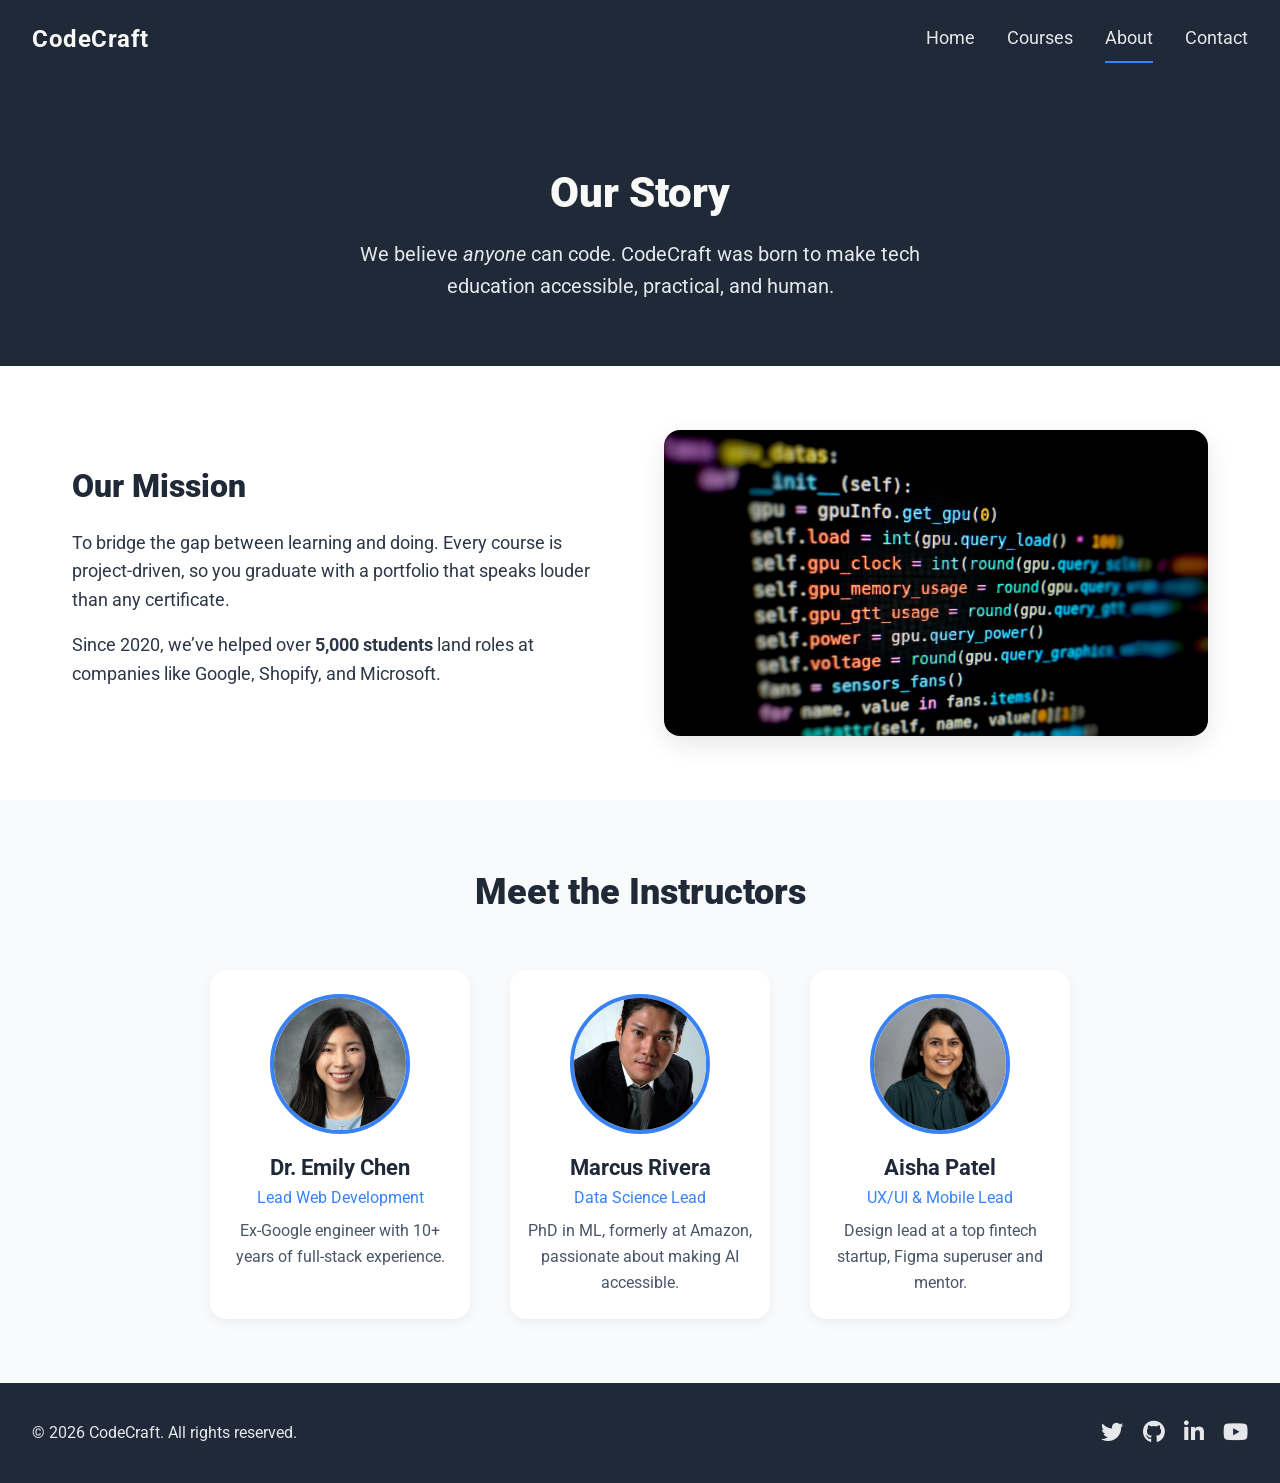
==== about.html @ 762e67e3 "Initial commit: base Code Craft website" ====
<!doctype html>
<html lang="en">
  <head>
    <meta charset="UTF-8" />
    <meta name="viewport" content="width=device-width, initial-scale=1.0" />
    <title>CodeCraft – About</title>
    <link
      rel="stylesheet"
      href="https://cdnjs.cloudflare.com/ajax/libs/font-awesome/6.0.0-beta3/css/all.min.css"
    />
    <link rel="stylesheet" href="styles.css" />
  </head>
  <body>
    <header>
      <div class="logo">CodeCraft</div>
      <input type="checkbox" id="nav-toggle" class="nav-toggle" />
      <label for="nav-toggle" class="nav-toggle-label">
        <i class="fas fa-bars"></i>
      </label>
      <nav class="nav-links">
        <a href="index.html">Home</a>
        <a href="courses.html">Courses</a>
        <a href="about.html" class="active">About</a>
        <a href="contact.html">Contact</a>
      </nav>
    </header>

    <main>
      <section class="page-hero about-hero">
        <h1>Our Story</h1>
        <p>
          We believe <em>anyone</em> can code. CodeCraft was born to make tech
          education accessible, practical, and human.
        </p>
      </section>

      <section class="mission">
        <div class="mission-text">
          <h2>Our Mission</h2>
          <p>
            To bridge the gap between learning and doing. Every course is
            project‑driven, so you graduate with a portfolio that speaks louder
            than any certificate.
          </p>
          <p>
            Since 2020, we’ve helped over <strong>5,000 students</strong>
            land roles at companies like Google, Shopify, and Microsoft.
          </p>
        </div>
        <div class="mission-image">
          <!-- UPDATED: local hero/mission image -->
          <img
            src="images/Coding.jpg"
            alt="Students coding together"
            loading="lazy"
          />
        </div>
      </section>

      <section class="team">
        <h2>Meet the Instructors</h2>
        <div class="team-grid">
          <article class="team-member">
            <!-- UPDATED: Emily Chen -->
            <img
              src="images/Emily Chen.jpg"
              alt="Dr. Emily Chen"
              loading="lazy"
            />
            <h3>Dr. Emily Chen</h3>
            <p class="role">Lead Web Development</p>
            <p>Ex‑Google engineer with 10+ years of full‑stack experience.</p>
          </article>

          <article class="team-member">
            <!-- UPDATED: Marcus Rivera -->
            <img
              src="images/Marcus Rivera.jpg"
              alt="Marcus Rivera"
              loading="lazy"
            />
            <h3>Marcus Rivera</h3>
            <p class="role">Data Science Lead</p>
            <p>
              PhD in ML, formerly at Amazon, passionate about making AI
              accessible.
            </p>
          </article>

          <article class="team-member">
            <!-- UPDATED: Aisha Patel -->
            <img
              src="images/Aisha Patel.webp"
              alt="Aisha Patel"
              loading="lazy"
            />
            <h3>Aisha Patel</h3>
            <p class="role">UX/UI &amp; Mobile Lead</p>
            <p>
              Design lead at a top fintech startup, Figma superuser and mentor.
            </p>
          </article>
        </div>
      </section>
    </main>

    <footer>
      <p>&copy; 2026 CodeCraft. All rights reserved.</p>
      <div class="social-icons">
        <a href="#" aria-label="Twitter"><i class="fab fa-twitter"></i></a>
        <a href="#" aria-label="GitHub"><i class="fab fa-github"></i></a>
        <a href="#" aria-label="LinkedIn"><i class="fab fa-linkedin-in"></i></a>
        <a href="#" aria-label="YouTube"><i class="fab fa-youtube"></i></a>
      </div>
    </footer>
  </body>
</html>
---- styles.css ----
/* ============================================
   IMPORTS & VARIABLES
   ============================================ */
@import url('https://fonts.googleapis.com/css2?family=Roboto:ital,wght@0,300;0,400;0,700;0,900;1,300&display=swap');

:root {
    --dark-bg: #1F2937;
    --hero-main: #F9FAF8;
    --hero-secondary: #E5E7EB;
    --header-logo: #F9FAF8;
    --button-color: #3882F6;
    --info-header: #1F2937;
    --quote-bg: #E5E7EB;
    --quote-text: #1F2937;
    --font-roboto: 'Roboto', sans-serif;
}

/* ============================================
   RESET & BASE
   ============================================ */
*,
*::before,
*::after {
    margin: 0;
    padding: 0;
    box-sizing: border-box;
}

html {
    scroll-behavior: smooth;
}

body {
    font-family: var(--font-roboto);
    background: #ffffff;
    color: var(--info-header);
    line-height: 1.6;
    overflow-x: hidden;
}

a {
    text-decoration: none;
    color: inherit;
}

img {
    max-width: 100%;
    height: auto;
    display: block;
}

/* ============================================
   HEADER & NAVIGATION
   ============================================ */
header {
    background: var(--dark-bg);
    padding: 1rem 2rem;
    display: flex;
    align-items: center;
    justify-content: space-between;
    flex-wrap: wrap;
    position: sticky;     
    top: 0;                
    z-index: 1000;          
}

.logo {
    font-size: 24px;
    font-weight: 700;
    color: var(--header-logo);
    letter-spacing: 0.5px;
}

/* ---- navigation links (desktop) ---- */
.nav-links {
    display: flex;
    align-items: center;
    gap: 2rem;
}

.nav-links a {
    font-size: 18px;
    color: var(--hero-secondary);
    font-weight: 400;
    padding: 0.5rem 0;
    border-bottom: 2px solid transparent;
    transition: border-color 0.2s ease;
}

.nav-links a:hover,
.nav-links a.active {
    border-bottom-color: var(--button-color);
}

/* ---- burger menu (hidden on desktop) ---- */
.nav-toggle {
    display: none;
}

.nav-toggle-label {
    display: none;
    font-size: 1.8rem;
    color: var(--hero-main);
    cursor: pointer;
}

/* ============================================
   BUTTONS
   ============================================ */
.btn {
    display: inline-block;
    font-family: var(--font-roboto);
    font-size: 18px;
    font-weight: 700;
    padding: 0.8rem 2.2rem;
    border-radius: 8px;
    border: none;
    cursor: pointer;
    transition: background 0.2s ease, transform 0.1s ease;
    text-align: center;
}

.btn-primary {
    background: var(--button-color);
    color: #ffffff;
}

.btn-primary:hover {
    background: #2b6fd1;
    transform: scale(1.02);
}

.btn-secondary {
    background: #ffffff;
    color: var(--button-color);
    border: 2px solid #ffffff;
}

.btn-secondary:hover {
    background: transparent;
    color: #ffffff;
    transform: scale(1.02);
}

/* ============================================
   HERO SECTION
   ============================================ */
.hero {
    background: var(--dark-bg);
    padding: 80px 2rem 4rem;    /* <-- changed from 4rem 2rem to 80px top */
    display: flex;
    align-items: center;
    justify-content: space-between;
    gap: 3rem;
    flex-wrap: wrap;
}

.hero-text {
    flex: 1 1 45%;
    min-width: 280px;
}

.hero-text h1 {
    font-size: 48px;
    font-weight: 900;
    color: var(--hero-main);
    line-height: 1.2;
    margin-bottom: 1rem;
}

.hero-text p {
    font-size: 18px;
    color: var(--hero-secondary);
    margin-bottom: 1.8rem;
    max-width: 550px;
}

.hero-image {
    flex: 1 1 45%;
    min-width: 280px;
}

.hero-image img {
    border-radius: 12px;
    box-shadow: 0 8px 24px rgba(0, 0, 0, 0.3);
    width: 100%;
    height: auto;
}

/* ============================================
   INFO CARDS
   ============================================ */
.info-cards {
    padding: 4rem 2rem;
    text-align: center;
}

.info-cards h2 {
    font-size: 36px;
    font-weight: 900;
    color: var(--info-header);
    margin-bottom: 3rem;
}

.cards-grid {
    display: flex;
    flex-wrap: wrap;
    justify-content: center;
    gap: 2rem;
    max-width: 1200px;
    margin: 0 auto;
}

.card {
    flex: 1 1 200px;
    max-width: 240px;
    border: 2px solid var(--hero-secondary);
    border-radius: 12px;
    padding: 1rem;
    background: #fff;
    transition: box-shadow 0.25s ease;
}

.card:hover {
    box-shadow: 0 8px 20px rgba(0, 0, 0, 0.08);
}

.card figure {
    display: flex;
    flex-direction: column;
    gap: 0.75rem;
}

.card img {
    border-radius: 8px;
    aspect-ratio: 4 / 3;
    object-fit: cover;
}

.card h3 {
    font-size: 20px;
    font-weight: 700;
    color: var(--info-header);
}

.card p {
    font-size: 16px;
    color: #4a5568;
}

/* ============================================
   QUOTE SECTION
   ============================================ */
.quote {
    background: var(--quote-bg);
    padding: 4rem 2rem;
    display: flex;
    justify-content: center;
}

.quote blockquote {
    max-width: 850px;
    text-align: center;
}

.quote blockquote p {
    font-size: 36px;
    font-weight: 300;
    font-style: italic;
    color: var(--quote-text);
    line-height: 1.4;
    margin-bottom: 1rem;
}

.quote blockquote cite {
    font-size: 20px;
    font-weight: 700;
    font-style: normal;
    color: var(--dark-bg);
}

/* ============================================
   CALL TO ACTION
   ============================================ */
.cta {
    padding: 4rem 2rem;
    display: flex;
    justify-content: center;
}

.cta-box {
    background: var(--button-color);
    max-width: 1100px;
    width: 100%;
    padding: 3rem 4rem;
    border-radius: 16px;
    display: flex;
    flex-wrap: wrap;
    align-items: center;
    justify-content: space-between;
    gap: 1.5rem;
}

.cta-text h3 {
    font-size: 28px;
    font-weight: 700;
    color: #ffffff;
    margin-bottom: 0.25rem;
}

.cta-text p {
    font-size: 18px;
    color: var(--hero-secondary);
}

/* ============================================
   FOOTER
   ============================================ */
footer {
    background: var(--dark-bg);
    padding: 2rem;
    display: flex;
    flex-wrap: wrap;
    align-items: center;
    justify-content: space-between;
    gap: 1rem;
    color: var(--hero-secondary);
    font-size: 16px;
}

footer .social-icons {
    display: flex;
    gap: 1.2rem;
    font-size: 1.4rem;
}

footer .social-icons a {
    color: var(--hero-secondary);
    transition: color 0.2s ease;
}

footer .social-icons a:hover {
    color: var(--button-color);
}

/* ============================================
   PAGE HERO (courses / about / contact)
   ============================================ */
.page-hero {
    background: var(--dark-bg);
    padding: 80px 2rem 4rem;    
    text-align: center;
    color: var(--hero-main);
}

.page-hero h1 {
    font-size: 42px;
    font-weight: 900;
    margin-bottom: 0.75rem;
}

.page-hero p {
    font-size: 20px;
    color: var(--hero-secondary);
    max-width: 650px;
    margin: 0 auto;
}

/* ============================================
   COURSES PAGE
   ============================================ */
.courses-list {
    max-width: 1200px;
    margin: 0 auto;
    padding: 3rem 2rem;
    display: flex;
    flex-direction: column;
    gap: 3rem;
}

.course-card {
    display: flex;
    flex-wrap: wrap;
    background: #f8fafc;
    border-radius: 16px;
    overflow: hidden;
    box-shadow: 0 4px 12px rgba(0, 0, 0, 0.06);
}

.course-image {
    flex: 1 1 300px;
    min-width: 240px;
}

.course-image img {
    width: 100%;
    height: 100%;
    object-fit: cover;
}

.course-info {
    flex: 2 1 400px;
    padding: 2rem;
    display: flex;
    flex-direction: column;
    gap: 0.75rem;
}

.course-info h2 {
    font-size: 28px;
    font-weight: 900;
    color: var(--info-header);
}

.course-info p {
    font-size: 18px;
    color: #4a5568;
}

.course-info ul {
    list-style: none;
    display: flex;
    gap: 1.5rem;
    flex-wrap: wrap;
    font-size: 16px;
    color: var(--dark-bg);
}

.course-info ul li i {
    margin-right: 0.4rem;
    color: var(--button-color);
}

.course-info .btn {
    align-self: flex-start;
}

/* ============================================
   ABOUT PAGE
   ============================================ */
.mission {
    max-width: 1200px;
    margin: 0 auto;
    padding: 4rem 2rem;
    display: flex;
    flex-wrap: wrap;
    align-items: center;
    gap: 3rem;
}

.mission-text {
    flex: 1 1 400px;
}

.mission-text h2 {
    font-size: 32px;
    font-weight: 900;
    margin-bottom: 1rem;
}

.mission-text p {
    font-size: 18px;
    margin-bottom: 1rem;
    color: #2d3748;
}

.mission-image {
    flex: 1 1 400px;
}

.mission-image img {
    border-radius: 16px;
    box-shadow: 0 8px 24px rgba(0, 0, 0, 0.1);
    width: 100%;
    height: auto;
}

/* ---- team ---- */
.team {
    padding: 4rem 2rem;
    text-align: center;
    background: #f8fafc;
}

.team h2 {
    font-size: 36px;
    font-weight: 900;
    margin-bottom: 3rem;
}

.team-grid {
    display: flex;
    flex-wrap: wrap;
    justify-content: center;
    gap: 2.5rem;
    max-width: 1200px;
    margin: 0 auto;
}

.team-member {
    flex: 1 1 220px;
    max-width: 260px;
    background: #fff;
    padding: 1.5rem 1rem;
    border-radius: 16px;
    box-shadow: 0 4px 12px rgba(0, 0, 0, 0.05);
}

.team-member img {
    border-radius: 50%;
    width: 140px;
    height: 140px;
    object-fit: cover;
    margin: 0 auto 1rem;
    border: 4px solid var(--button-color);
}

.team-member h3 {
    font-size: 22px;
    font-weight: 700;
}

.team-member .role {
    font-size: 16px;
    font-weight: 400;
    color: var(--button-color);
    margin-bottom: 0.5rem;
}

.team-member p {
    font-size: 16px;
    color: #4a5568;
}

/* ============================================
   CONTACT PAGE
   ============================================ */
.contact-form-section {
    max-width: 1100px;
    margin: 0 auto;
    padding: 4rem 2rem;
    display: flex;
    flex-wrap: wrap;
    gap: 4rem;
}

.contact-info {
    flex: 1 1 280px;
}

.contact-info h2 {
    font-size: 28px;
    font-weight: 900;
    margin-bottom: 1.5rem;
}

.contact-info p {
    font-size: 18px;
    margin-bottom: 0.75rem;
    display: flex;
    align-items: center;
    gap: 0.75rem;
}

.contact-info i {
    color: var(--button-color);
    font-size: 1.2rem;
    width: 1.8rem;
    text-align: center;
}

.contact-form {
    flex: 2 1 400px;
    display: flex;
    flex-direction: column;
    gap: 1.2rem;
}

.contact-form label {
    font-weight: 700;
    font-size: 18px;
}

.contact-form input,
.contact-form textarea {
    font-family: var(--font-roboto);
    font-size: 16px;
    padding: 0.8rem 1rem;
    border: 2px solid #d1d5db;
    border-radius: 8px;
    transition: border-color 0.2s ease;
}

.contact-form input:focus,
.contact-form textarea:focus {
    border-color: var(--button-color);
    outline: none;
}

.contact-form .btn {
    align-self: flex-start;
}

/* ============================================
   RESPONSIVE: TABLET & MOBILE
   ============================================ */

/* ---- tablet and below ---- */
@media (max-width: 768px) {
    /* --- burger menu --- */
    .nav-toggle-label {
        display: block;
    }

    .nav-links {
        display: none;
        flex-direction: column;
        width: 100%;
        padding: 1.5rem 0 0.5rem;
        gap: 0.5rem;
        border-top: 1px solid rgba(255, 255, 255, 0.1);
        margin-top: 1rem;
    }

    .nav-toggle:checked ~ .nav-links {
        display: flex;
    }

    .nav-links a {
        padding: 0.6rem 0;
        border-bottom: none;
        font-size: 20px;
    }

    .nav-links a:hover,
    .nav-links a.active {
        border-bottom: none;
        color: var(--button-color);
    }

    /* --- hero --- */
    .hero {
        flex-direction: column;
        text-align: center;
        padding: 2.5rem 1.5rem;
    }

    .hero-text h1 {
        font-size: 36px;
    }

    .hero-text p {
        margin-left: auto;
        margin-right: auto;
    }

    .hero-image {
        width: 100%;
    }

    /* --- cards --- */
    .cards-grid {
        gap: 1.5rem;
    }

    .card {
        flex: 1 1 160px;
        max-width: 200px;
    }

    /* --- quote --- */
    .quote blockquote p {
        font-size: 28px;
    }

    /* --- cta --- */
    .cta-box {
        flex-direction: column;
        text-align: center;
        padding: 2rem 1.5rem;
    }

    .cta-text h3 {
        font-size: 24px;
    }

    /* --- footer --- */
    footer {
        flex-direction: column;
        text-align: center;
    }

    /* --- courses --- */
    .course-card {
        flex-direction: column;
    }

    .course-info .btn {
        align-self: stretch;
        text-align: center;
    }

    /* --- mission --- */
    .mission {
        flex-direction: column;
        text-align: center;
    }

    /* --- contact --- */
    .contact-form-section {
        flex-direction: column;
        gap: 2rem;
    }

    .contact-form .btn {
        align-self: stretch;
        text-align: center;
    }

    .page-hero h1 {
        font-size: 32px;
    }
}

/* ---- small mobile (375px) ---- */
@media (max-width: 480px) {
    header {
        padding: 0.8rem 1rem;
    }

    .hero {
        padding: 2rem 1rem;
    }

    .hero-text h1 {
        font-size: 30px;
    }

    .hero-text p {
        font-size: 16px;
    }

    .info-cards h2 {
        font-size: 28px;
    }

    .card {
        flex: 1 1 100%;
        max-width: 280px;
    }

    .quote blockquote p {
        font-size: 22px;
    }

    .cta-box {
        padding: 1.5rem 1rem;
    }

    .cta-text h3 {
        font-size: 20px;
    }

    .course-info h2 {
        font-size: 22px;
    }

    .team-member {
        flex: 1 1 100%;
        max-width: 280px;
    }

    .contact-info h2 {
        font-size: 24px;
    }
}

/* ---- desktop fine-tuning (1200px+) ---- */
@media (min-width: 1200px) {
    .hero {
        padding: 5rem 6rem;
    }

    .info-cards {
        padding: 5rem 6rem;
    }

    .quote {
        padding: 5rem 6rem;
    }

    .cta {
        padding: 5rem 6rem;
    }
}
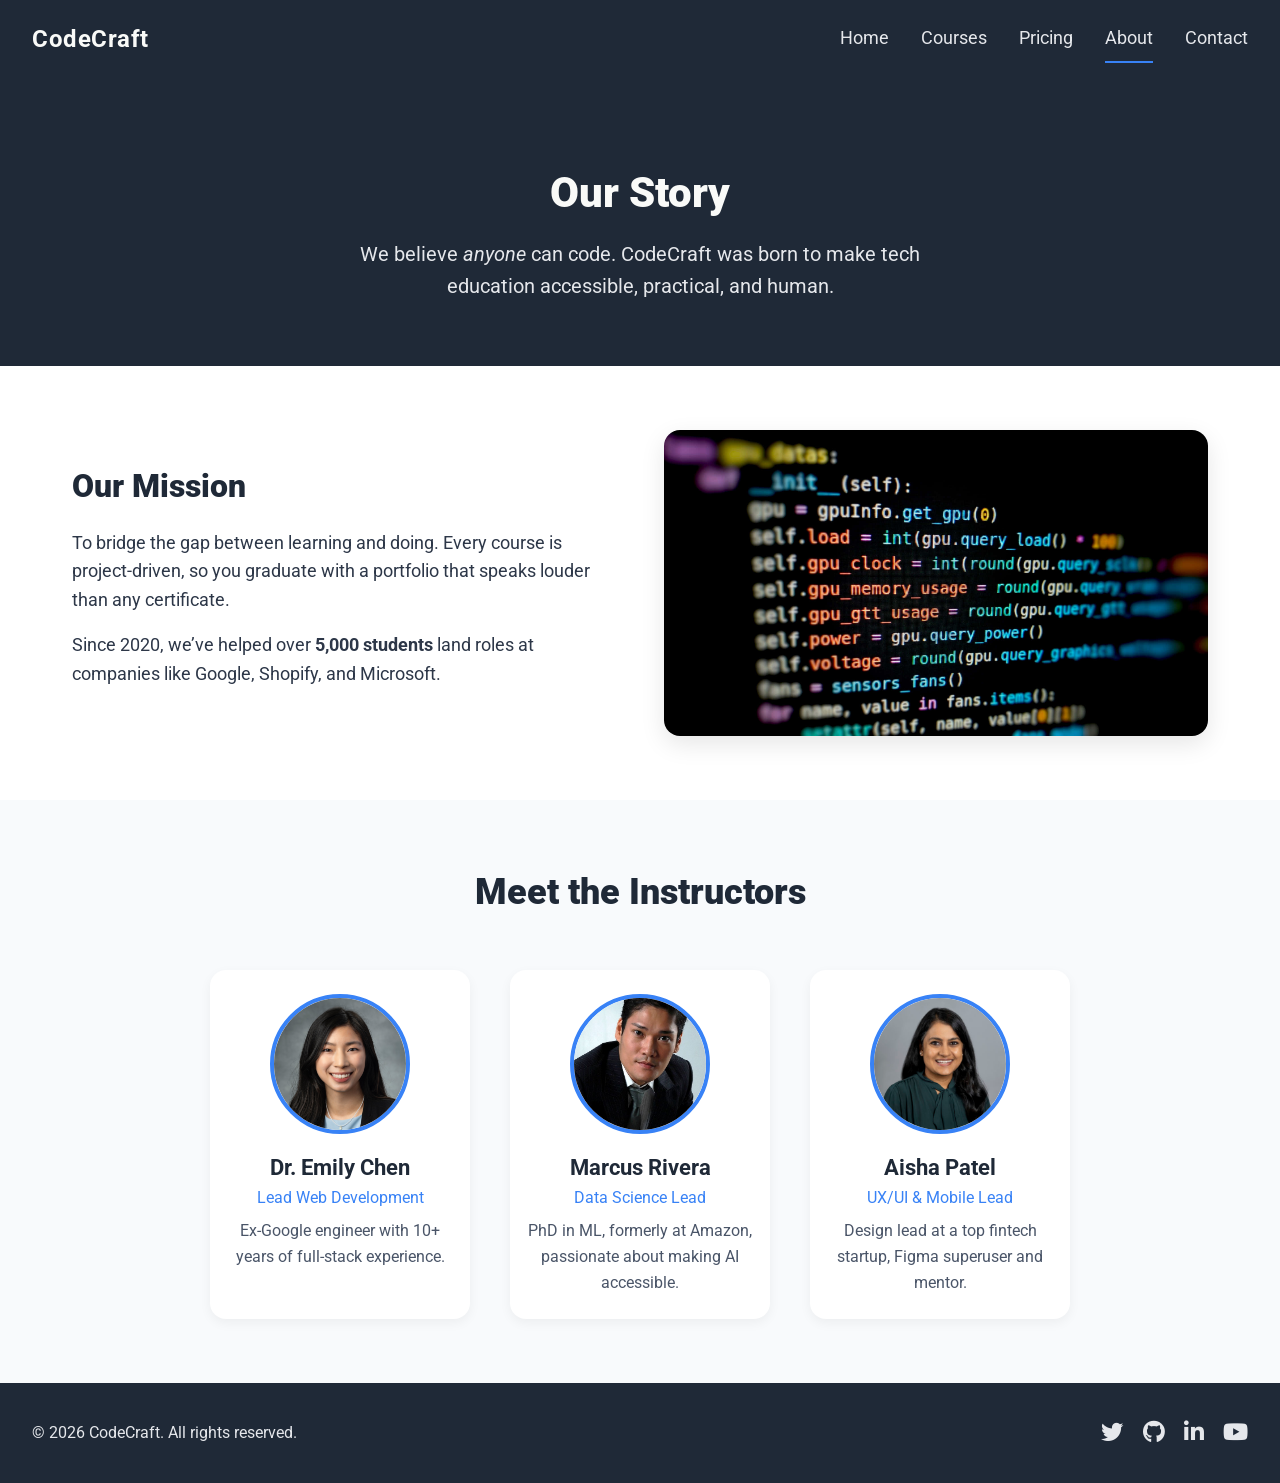
==== commit df3e67b7: "Added pricing page and updated site navigation - Added pricing.html with plan cards, FAQ, and CTA  -" ====
--- a/about.html
+++ b/about.html
@@ -20,6 +20,7 @@
       <nav class="nav-links">
         <a href="index.html">Home</a>
         <a href="courses.html">Courses</a>
+        <a href="pricing.html">Pricing</a>
         <a href="about.html" class="active">About</a>
         <a href="contact.html">Contact</a>
       </nav>
--- a/styles.css
+++ b/styles.css
@@ -1,18 +1,18 @@
 /* ============================================
    IMPORTS & VARIABLES
    ============================================ */
-@import url('https://fonts.googleapis.com/css2?family=Roboto:ital,wght@0,300;0,400;0,700;0,900;1,300&display=swap');
+@import url("https://fonts.googleapis.com/css2?family=Roboto:ital,wght@0,300;0,400;0,700;0,900;1,300&display=swap");
 
 :root {
-    --dark-bg: #1F2937;
-    --hero-main: #F9FAF8;
-    --hero-secondary: #E5E7EB;
-    --header-logo: #F9FAF8;
-    --button-color: #3882F6;
-    --info-header: #1F2937;
-    --quote-bg: #E5E7EB;
-    --quote-text: #1F2937;
-    --font-roboto: 'Roboto', sans-serif;
+  --dark-bg: #1f2937;
+  --hero-main: #f9faf8;
+  --hero-secondary: #e5e7eb;
+  --header-logo: #f9faf8;
+  --button-color: #3882f6;
+  --info-header: #1f2937;
+  --quote-bg: #e5e7eb;
+  --quote-text: #1f2937;
+  --font-roboto: "Roboto", sans-serif;
 }
 
 /* ============================================
@@ -21,584 +21,838 @@
 *,
 *::before,
 *::after {
-    margin: 0;
-    padding: 0;
-    box-sizing: border-box;
+  margin: 0;
+  padding: 0;
+  box-sizing: border-box;
 }
 
 html {
-    scroll-behavior: smooth;
+  scroll-behavior: smooth;
 }
 
 body {
-    font-family: var(--font-roboto);
-    background: #ffffff;
-    color: var(--info-header);
-    line-height: 1.6;
-    overflow-x: hidden;
+  font-family: var(--font-roboto);
+  background: #ffffff;
+  color: var(--info-header);
+  line-height: 1.6;
+  overflow-x: hidden;
 }
 
 a {
-    text-decoration: none;
-    color: inherit;
+  text-decoration: none;
+  color: inherit;
 }
 
 img {
-    max-width: 100%;
-    height: auto;
-    display: block;
+  max-width: 100%;
+  height: auto;
+  display: block;
 }
 
 /* ============================================
    HEADER & NAVIGATION
    ============================================ */
-header {
-    background: var(--dark-bg);
-    padding: 1rem 2rem;
-    display: flex;
-    align-items: center;
-    justify-content: space-between;
-    flex-wrap: wrap;
-    position: sticky;     
-    top: 0;                
-    z-index: 1000;          
+body > header {
+  background: var(--dark-bg);
+  padding: 1rem 2rem;
+  display: flex;
+  align-items: center;
+  justify-content: space-between;
+  flex-wrap: wrap;
+  position: sticky;
+  top: 0;
+  z-index: 1000;
 }
 
 .logo {
-    font-size: 24px;
-    font-weight: 700;
-    color: var(--header-logo);
-    letter-spacing: 0.5px;
+  font-size: 24px;
+  font-weight: 700;
+  color: var(--header-logo);
+  letter-spacing: 0.5px;
 }
 
 /* ---- navigation links (desktop) ---- */
 .nav-links {
-    display: flex;
-    align-items: center;
-    gap: 2rem;
+  display: flex;
+  align-items: center;
+  gap: 2rem;
 }
 
 .nav-links a {
-    font-size: 18px;
-    color: var(--hero-secondary);
-    font-weight: 400;
-    padding: 0.5rem 0;
-    border-bottom: 2px solid transparent;
-    transition: border-color 0.2s ease;
+  font-size: 18px;
+  color: var(--hero-secondary);
+  font-weight: 400;
+  padding: 0.5rem 0;
+  border-bottom: 2px solid transparent;
+  transition: border-color 0.2s ease;
 }
 
 .nav-links a:hover,
 .nav-links a.active {
-    border-bottom-color: var(--button-color);
+  border-bottom-color: var(--button-color);
 }
 
 /* ---- burger menu (hidden on desktop) ---- */
 .nav-toggle {
-    display: none;
+  display: none;
 }
 
 .nav-toggle-label {
-    display: none;
-    font-size: 1.8rem;
-    color: var(--hero-main);
-    cursor: pointer;
+  display: none;
+  font-size: 1.8rem;
+  color: var(--hero-main);
+  cursor: pointer;
 }
 
 /* ============================================
    BUTTONS
    ============================================ */
 .btn {
-    display: inline-block;
-    font-family: var(--font-roboto);
-    font-size: 18px;
-    font-weight: 700;
-    padding: 0.8rem 2.2rem;
-    border-radius: 8px;
-    border: none;
-    cursor: pointer;
-    transition: background 0.2s ease, transform 0.1s ease;
-    text-align: center;
+  display: inline-block;
+  font-family: var(--font-roboto);
+  font-size: 18px;
+  font-weight: 700;
+  padding: 0.8rem 2.2rem;
+  border-radius: 8px;
+  border: none;
+  cursor: pointer;
+  transition:
+    background 0.2s ease,
+    transform 0.1s ease;
+  text-align: center;
 }
 
 .btn-primary {
-    background: var(--button-color);
-    color: #ffffff;
+  background: var(--button-color);
+  color: #ffffff;
 }
 
 .btn-primary:hover {
-    background: #2b6fd1;
-    transform: scale(1.02);
+  background: #2b6fd1;
+  transform: scale(1.02);
 }
 
 .btn-secondary {
-    background: #ffffff;
-    color: var(--button-color);
-    border: 2px solid #ffffff;
+  background: #ffffff;
+  color: var(--button-color);
+  border: 2px solid #ffffff;
 }
 
 .btn-secondary:hover {
-    background: transparent;
-    color: #ffffff;
-    transform: scale(1.02);
+  background: transparent;
+  color: #ffffff;
+  transform: scale(1.02);
 }
 
 /* ============================================
    HERO SECTION
    ============================================ */
 .hero {
-    background: var(--dark-bg);
-    padding: 80px 2rem 4rem;    /* <-- changed from 4rem 2rem to 80px top */
-    display: flex;
-    align-items: center;
-    justify-content: space-between;
-    gap: 3rem;
-    flex-wrap: wrap;
+  background: var(--dark-bg);
+  padding: 80px 2rem 4rem; /* <-- changed from 4rem 2rem to 80px top */
+  display: flex;
+  align-items: center;
+  justify-content: space-between;
+  gap: 3rem;
+  flex-wrap: wrap;
 }
 
 .hero-text {
-    flex: 1 1 45%;
-    min-width: 280px;
+  flex: 1 1 45%;
+  min-width: 280px;
 }
 
 .hero-text h1 {
-    font-size: 48px;
-    font-weight: 900;
-    color: var(--hero-main);
-    line-height: 1.2;
-    margin-bottom: 1rem;
+  font-size: 48px;
+  font-weight: 900;
+  color: var(--hero-main);
+  line-height: 1.2;
+  margin-bottom: 1rem;
 }
 
 .hero-text p {
-    font-size: 18px;
-    color: var(--hero-secondary);
-    margin-bottom: 1.8rem;
-    max-width: 550px;
+  font-size: 18px;
+  color: var(--hero-secondary);
+  margin-bottom: 1.8rem;
+  max-width: 550px;
 }
 
 .hero-image {
-    flex: 1 1 45%;
-    min-width: 280px;
+  flex: 1 1 45%;
+  min-width: 280px;
 }
 
 .hero-image img {
-    border-radius: 12px;
-    box-shadow: 0 8px 24px rgba(0, 0, 0, 0.3);
-    width: 100%;
-    height: auto;
+  border-radius: 12px;
+  box-shadow: 0 8px 24px rgba(0, 0, 0, 0.3);
+  width: 100%;
+  height: auto;
 }
 
 /* ============================================
    INFO CARDS
    ============================================ */
 .info-cards {
-    padding: 4rem 2rem;
-    text-align: center;
+  padding: 4rem 2rem;
+  text-align: center;
 }
 
 .info-cards h2 {
-    font-size: 36px;
-    font-weight: 900;
-    color: var(--info-header);
-    margin-bottom: 3rem;
+  font-size: 36px;
+  font-weight: 900;
+  color: var(--info-header);
+  margin-bottom: 3rem;
 }
 
 .cards-grid {
-    display: flex;
-    flex-wrap: wrap;
-    justify-content: center;
-    gap: 2rem;
-    max-width: 1200px;
-    margin: 0 auto;
+  display: flex;
+  flex-wrap: wrap;
+  justify-content: center;
+  gap: 2rem;
+  max-width: 1200px;
+  margin: 0 auto;
 }
 
 .card {
-    flex: 1 1 200px;
-    max-width: 240px;
-    border: 2px solid var(--hero-secondary);
-    border-radius: 12px;
-    padding: 1rem;
-    background: #fff;
-    transition: box-shadow 0.25s ease;
+  flex: 1 1 200px;
+  max-width: 240px;
+  border: 2px solid var(--hero-secondary);
+  border-radius: 12px;
+  padding: 1rem;
+  background: #fff;
+  transition: box-shadow 0.25s ease;
 }
 
 .card:hover {
-    box-shadow: 0 8px 20px rgba(0, 0, 0, 0.08);
+  box-shadow: 0 8px 20px rgba(0, 0, 0, 0.08);
 }
 
 .card figure {
-    display: flex;
-    flex-direction: column;
-    gap: 0.75rem;
+  display: flex;
+  flex-direction: column;
+  gap: 0.75rem;
 }
 
 .card img {
-    border-radius: 8px;
-    aspect-ratio: 4 / 3;
-    object-fit: cover;
+  border-radius: 8px;
+  aspect-ratio: 4 / 3;
+  object-fit: cover;
 }
 
 .card h3 {
-    font-size: 20px;
-    font-weight: 700;
-    color: var(--info-header);
+  font-size: 20px;
+  font-weight: 700;
+  color: var(--info-header);
 }
 
 .card p {
-    font-size: 16px;
-    color: #4a5568;
+  font-size: 16px;
+  color: #4a5568;
 }
 
 /* ============================================
    QUOTE SECTION
    ============================================ */
 .quote {
-    background: var(--quote-bg);
-    padding: 4rem 2rem;
-    display: flex;
-    justify-content: center;
+  background: var(--quote-bg);
+  padding: 4rem 2rem;
+  display: flex;
+  justify-content: center;
 }
 
 .quote blockquote {
-    max-width: 850px;
-    text-align: center;
+  max-width: 850px;
+  text-align: center;
 }
 
 .quote blockquote p {
-    font-size: 36px;
-    font-weight: 300;
-    font-style: italic;
-    color: var(--quote-text);
-    line-height: 1.4;
-    margin-bottom: 1rem;
+  font-size: 36px;
+  font-weight: 300;
+  font-style: italic;
+  color: var(--quote-text);
+  line-height: 1.4;
+  margin-bottom: 1rem;
 }
 
 .quote blockquote cite {
-    font-size: 20px;
-    font-weight: 700;
-    font-style: normal;
-    color: var(--dark-bg);
+  font-size: 20px;
+  font-weight: 700;
+  font-style: normal;
+  color: var(--dark-bg);
 }
 
 /* ============================================
    CALL TO ACTION
    ============================================ */
 .cta {
-    padding: 4rem 2rem;
-    display: flex;
-    justify-content: center;
+  padding: 4rem 2rem;
+  display: flex;
+  justify-content: center;
 }
 
 .cta-box {
-    background: var(--button-color);
-    max-width: 1100px;
-    width: 100%;
-    padding: 3rem 4rem;
-    border-radius: 16px;
-    display: flex;
-    flex-wrap: wrap;
-    align-items: center;
-    justify-content: space-between;
-    gap: 1.5rem;
+  background: var(--button-color);
+  max-width: 1100px;
+  width: 100%;
+  padding: 3rem 4rem;
+  border-radius: 16px;
+  display: flex;
+  flex-wrap: wrap;
+  align-items: center;
+  justify-content: space-between;
+  gap: 1.5rem;
 }
 
 .cta-text h3 {
-    font-size: 28px;
-    font-weight: 700;
-    color: #ffffff;
-    margin-bottom: 0.25rem;
+  font-size: 28px;
+  font-weight: 700;
+  color: #ffffff;
+  margin-bottom: 0.25rem;
 }
 
 .cta-text p {
-    font-size: 18px;
-    color: var(--hero-secondary);
+  font-size: 18px;
+  color: var(--hero-secondary);
 }
 
 /* ============================================
    FOOTER
    ============================================ */
 footer {
-    background: var(--dark-bg);
-    padding: 2rem;
-    display: flex;
-    flex-wrap: wrap;
-    align-items: center;
-    justify-content: space-between;
-    gap: 1rem;
-    color: var(--hero-secondary);
-    font-size: 16px;
+  background: var(--dark-bg);
+  padding: 2rem;
+  display: flex;
+  flex-wrap: wrap;
+  align-items: center;
+  justify-content: space-between;
+  gap: 1rem;
+  color: var(--hero-secondary);
+  font-size: 16px;
 }
 
 footer .social-icons {
-    display: flex;
-    gap: 1.2rem;
-    font-size: 1.4rem;
+  display: flex;
+  gap: 1.2rem;
+  font-size: 1.4rem;
 }
 
 footer .social-icons a {
-    color: var(--hero-secondary);
-    transition: color 0.2s ease;
+  color: var(--hero-secondary);
+  transition: color 0.2s ease;
 }
 
 footer .social-icons a:hover {
-    color: var(--button-color);
+  color: var(--button-color);
 }
 
 /* ============================================
    PAGE HERO (courses / about / contact)
    ============================================ */
 .page-hero {
-    background: var(--dark-bg);
-    padding: 80px 2rem 4rem;    
-    text-align: center;
-    color: var(--hero-main);
+  background: var(--dark-bg);
+  padding: 80px 2rem 4rem;
+  text-align: center;
+  color: var(--hero-main);
 }
 
 .page-hero h1 {
-    font-size: 42px;
-    font-weight: 900;
-    margin-bottom: 0.75rem;
+  font-size: 42px;
+  font-weight: 900;
+  margin-bottom: 0.75rem;
 }
 
 .page-hero p {
-    font-size: 20px;
-    color: var(--hero-secondary);
-    max-width: 650px;
-    margin: 0 auto;
+  font-size: 20px;
+  color: var(--hero-secondary);
+  max-width: 650px;
+  margin: 0 auto;
 }
 
 /* ============================================
    COURSES PAGE
    ============================================ */
 .courses-list {
-    max-width: 1200px;
-    margin: 0 auto;
-    padding: 3rem 2rem;
-    display: flex;
-    flex-direction: column;
-    gap: 3rem;
+  max-width: 1200px;
+  margin: 0 auto;
+  padding: 3rem 2rem;
+  display: flex;
+  flex-direction: column;
+  gap: 3rem;
 }
 
 .course-card {
-    display: flex;
-    flex-wrap: wrap;
-    background: #f8fafc;
-    border-radius: 16px;
-    overflow: hidden;
-    box-shadow: 0 4px 12px rgba(0, 0, 0, 0.06);
+  display: flex;
+  flex-wrap: wrap;
+  background: #f8fafc;
+  border-radius: 16px;
+  overflow: hidden;
+  box-shadow: 0 4px 12px rgba(0, 0, 0, 0.06);
 }
 
 .course-image {
-    flex: 1 1 300px;
-    min-width: 240px;
+  flex: 1 1 300px;
+  min-width: 240px;
 }
 
 .course-image img {
-    width: 100%;
-    height: 100%;
-    object-fit: cover;
+  width: 100%;
+  height: 100%;
+  object-fit: cover;
 }
 
 .course-info {
-    flex: 2 1 400px;
-    padding: 2rem;
-    display: flex;
-    flex-direction: column;
-    gap: 0.75rem;
+  flex: 2 1 400px;
+  padding: 2rem;
+  display: flex;
+  flex-direction: column;
+  gap: 0.75rem;
 }
 
 .course-info h2 {
-    font-size: 28px;
-    font-weight: 900;
-    color: var(--info-header);
+  font-size: 28px;
+  font-weight: 900;
+  color: var(--info-header);
 }
 
 .course-info p {
-    font-size: 18px;
-    color: #4a5568;
+  font-size: 18px;
+  color: #4a5568;
 }
 
 .course-info ul {
-    list-style: none;
-    display: flex;
-    gap: 1.5rem;
-    flex-wrap: wrap;
-    font-size: 16px;
-    color: var(--dark-bg);
+  list-style: none;
+  display: flex;
+  gap: 1.5rem;
+  flex-wrap: wrap;
+  font-size: 16px;
+  color: var(--dark-bg);
 }
 
 .course-info ul li i {
-    margin-right: 0.4rem;
-    color: var(--button-color);
+  margin-right: 0.4rem;
+  color: var(--button-color);
 }
 
 .course-info .btn {
-    align-self: flex-start;
+  align-self: flex-start;
 }
 
 /* ============================================
    ABOUT PAGE
    ============================================ */
 .mission {
-    max-width: 1200px;
-    margin: 0 auto;
-    padding: 4rem 2rem;
-    display: flex;
-    flex-wrap: wrap;
-    align-items: center;
-    gap: 3rem;
+  max-width: 1200px;
+  margin: 0 auto;
+  padding: 4rem 2rem;
+  display: flex;
+  flex-wrap: wrap;
+  align-items: center;
+  gap: 3rem;
 }
 
 .mission-text {
-    flex: 1 1 400px;
+  flex: 1 1 400px;
 }
 
 .mission-text h2 {
-    font-size: 32px;
-    font-weight: 900;
-    margin-bottom: 1rem;
+  font-size: 32px;
+  font-weight: 900;
+  margin-bottom: 1rem;
 }
 
 .mission-text p {
-    font-size: 18px;
-    margin-bottom: 1rem;
-    color: #2d3748;
+  font-size: 18px;
+  margin-bottom: 1rem;
+  color: #2d3748;
 }
 
 .mission-image {
-    flex: 1 1 400px;
+  flex: 1 1 400px;
 }
 
 .mission-image img {
-    border-radius: 16px;
-    box-shadow: 0 8px 24px rgba(0, 0, 0, 0.1);
-    width: 100%;
-    height: auto;
+  border-radius: 16px;
+  box-shadow: 0 8px 24px rgba(0, 0, 0, 0.1);
+  width: 100%;
+  height: auto;
 }
 
 /* ---- team ---- */
 .team {
-    padding: 4rem 2rem;
-    text-align: center;
-    background: #f8fafc;
+  padding: 4rem 2rem;
+  text-align: center;
+  background: #f8fafc;
 }
 
 .team h2 {
-    font-size: 36px;
-    font-weight: 900;
-    margin-bottom: 3rem;
+  font-size: 36px;
+  font-weight: 900;
+  margin-bottom: 3rem;
 }
 
 .team-grid {
-    display: flex;
-    flex-wrap: wrap;
-    justify-content: center;
-    gap: 2.5rem;
-    max-width: 1200px;
-    margin: 0 auto;
+  display: flex;
+  flex-wrap: wrap;
+  justify-content: center;
+  gap: 2.5rem;
+  max-width: 1200px;
+  margin: 0 auto;
 }
 
 .team-member {
-    flex: 1 1 220px;
-    max-width: 260px;
-    background: #fff;
-    padding: 1.5rem 1rem;
-    border-radius: 16px;
-    box-shadow: 0 4px 12px rgba(0, 0, 0, 0.05);
+  flex: 1 1 220px;
+  max-width: 260px;
+  background: #fff;
+  padding: 1.5rem 1rem;
+  border-radius: 16px;
+  box-shadow: 0 4px 12px rgba(0, 0, 0, 0.05);
 }
 
 .team-member img {
-    border-radius: 50%;
-    width: 140px;
-    height: 140px;
-    object-fit: cover;
-    margin: 0 auto 1rem;
-    border: 4px solid var(--button-color);
+  border-radius: 50%;
+  width: 140px;
+  height: 140px;
+  object-fit: cover;
+  margin: 0 auto 1rem;
+  border: 4px solid var(--button-color);
 }
 
 .team-member h3 {
-    font-size: 22px;
-    font-weight: 700;
+  font-size: 22px;
+  font-weight: 700;
 }
 
 .team-member .role {
-    font-size: 16px;
-    font-weight: 400;
-    color: var(--button-color);
-    margin-bottom: 0.5rem;
+  font-size: 16px;
+  font-weight: 400;
+  color: var(--button-color);
+  margin-bottom: 0.5rem;
 }
 
 .team-member p {
-    font-size: 16px;
-    color: #4a5568;
+  font-size: 16px;
+  color: #4a5568;
 }
 
 /* ============================================
    CONTACT PAGE
    ============================================ */
 .contact-form-section {
-    max-width: 1100px;
-    margin: 0 auto;
-    padding: 4rem 2rem;
-    display: flex;
-    flex-wrap: wrap;
-    gap: 4rem;
+  max-width: 1100px;
+  margin: 0 auto;
+  padding: 4rem 2rem;
+  display: flex;
+  flex-wrap: wrap;
+  gap: 4rem;
 }
 
 .contact-info {
-    flex: 1 1 280px;
+  flex: 1 1 280px;
 }
 
 .contact-info h2 {
-    font-size: 28px;
-    font-weight: 900;
-    margin-bottom: 1.5rem;
+  font-size: 28px;
+  font-weight: 900;
+  margin-bottom: 1.5rem;
 }
 
 .contact-info p {
-    font-size: 18px;
-    margin-bottom: 0.75rem;
-    display: flex;
-    align-items: center;
-    gap: 0.75rem;
+  font-size: 18px;
+  margin-bottom: 0.75rem;
+  display: flex;
+  align-items: center;
+  gap: 0.75rem;
 }
 
 .contact-info i {
-    color: var(--button-color);
-    font-size: 1.2rem;
-    width: 1.8rem;
-    text-align: center;
+  color: var(--button-color);
+  font-size: 1.2rem;
+  width: 1.8rem;
+  text-align: center;
 }
 
 .contact-form {
-    flex: 2 1 400px;
-    display: flex;
-    flex-direction: column;
-    gap: 1.2rem;
+  flex: 2 1 400px;
+  display: flex;
+  flex-direction: column;
+  gap: 1.2rem;
 }
 
 .contact-form label {
-    font-weight: 700;
-    font-size: 18px;
+  font-weight: 700;
+  font-size: 18px;
 }
 
 .contact-form input,
 .contact-form textarea {
-    font-family: var(--font-roboto);
-    font-size: 16px;
-    padding: 0.8rem 1rem;
-    border: 2px solid #d1d5db;
-    border-radius: 8px;
-    transition: border-color 0.2s ease;
+  font-family: var(--font-roboto);
+  font-size: 16px;
+  padding: 0.8rem 1rem;
+  border: 2px solid #d1d5db;
+  border-radius: 8px;
+  transition: border-color 0.2s ease;
 }
 
 .contact-form input:focus,
 .contact-form textarea:focus {
-    border-color: var(--button-color);
-    outline: none;
+  border-color: var(--button-color);
+  outline: none;
 }
 
 .contact-form .btn {
-    align-self: flex-start;
+  align-self: flex-start;
+}
+
+/* ============================================
+   PRICING PAGE
+   ============================================ */
+.pricing-plans {
+  max-width: 1200px;
+  margin: 0 auto;
+  padding: 4rem 2rem;
+  text-align: center;
+}
+
+.pricing-plans h2 {
+  font-size: 36px;
+  font-weight: 900;
+  color: var(--info-header);
+  margin-bottom: 3rem;
+  scroll-margin-top: 5rem;
+}
+
+.pricing-cards {
+  display: flex;
+  flex-wrap: wrap;
+  justify-content: center;
+  gap: 2rem;
+  align-items: stretch;
+}
+
+.pricing-card {
+  flex: 1 1 280px;
+  max-width: 340px;
+  display: flex;
+  flex-direction: column;
+  gap: 1.5rem;
+  padding: 2rem 1.5rem;
+  background: #fff;
+  border: 2px solid var(--hero-secondary);
+  border-radius: 16px;
+  text-align: left;
+  position: relative;
+  transition: box-shadow 0.25s ease;
+}
+
+.pricing-card:hover {
+  box-shadow: 0 8px 24px rgba(0, 0, 0, 0.08);
+}
+
+.pricing-card--featured {
+  border-color: var(--button-color);
+  box-shadow: 0 8px 24px rgba(56, 130, 246, 0.15);
+}
+
+.featured-badge {
+  position: absolute;
+  top: -0.75rem;
+  left: 50%;
+  transform: translateX(-50%);
+  background: var(--button-color);
+  color: #ffffff;
+  font-size: 14px;
+  font-weight: 700;
+  padding: 0.35rem 1rem;
+  border-radius: 999px;
+  white-space: nowrap;
+}
+
+.pricing-card header {
+  display: block;
+  background: none;
+  padding: 0;
+  position: static;
+}
+
+.pricing-card header h3 {
+  font-size: 24px;
+  font-weight: 900;
+  color: var(--info-header);
+  margin-bottom: 0.5rem;
+}
+
+.pricing-card .price {
+  margin-bottom: 0.5rem;
+}
+
+.pricing-card .amount {
+  font-size: 42px;
+  font-weight: 900;
+  color: var(--button-color);
+}
+
+.pricing-card .period {
+  font-size: 18px;
+  color: #4a5568;
+}
+
+.pricing-card .plan-tagline {
+  font-size: 16px;
+  color: #4a5568;
+}
+
+.pricing-card ul {
+  list-style: none;
+  display: flex;
+  flex-direction: column;
+  gap: 0.75rem;
+  flex-grow: 1;
+  font-size: 16px;
+  color: var(--dark-bg);
+}
+
+.pricing-card ul li i {
+  color: var(--button-color);
+  margin-right: 0.5rem;
+  width: 1rem;
+  text-align: center;
+}
+
+.pricing-card .btn {
+  align-self: stretch;
+  text-align: center;
+}
+
+.pricing-value {
+  max-width: 1200px;
+  margin: 0 auto;
+  padding: 4rem 2rem;
+  display: flex;
+  flex-wrap: wrap;
+  align-items: center;
+  gap: 3rem;
+  background: #f8fafc;
+}
+
+.pricing-value-text {
+  flex: 1 1 400px;
+}
+
+.pricing-value-text h2 {
+  font-size: 32px;
+  font-weight: 900;
+  margin-bottom: 1rem;
+}
+
+.pricing-value-text > p {
+  font-size: 18px;
+  color: #2d3748;
+  margin-bottom: 1.5rem;
+}
+
+.value-list {
+  list-style: none;
+  display: flex;
+  flex-direction: column;
+  gap: 0.75rem;
+  font-size: 18px;
+  color: var(--dark-bg);
+}
+
+.value-list li {
+  display: flex;
+  align-items: center;
+  gap: 0.75rem;
+}
+
+.value-list i {
+  color: var(--button-color);
+  font-size: 1.2rem;
+  width: 1.8rem;
+  text-align: center;
+}
+
+.pricing-value-image {
+  flex: 1 1 400px;
+  display: flex;
+  flex-direction: column;
+  gap: 0.75rem;
+}
+
+.pricing-value-image img {
+  border-radius: 16px;
+  box-shadow: 0 8px 24px rgba(0, 0, 0, 0.1);
+  width: 100%;
+  height: auto;
+  object-fit: cover;
+  aspect-ratio: 4 / 3;
+}
+
+.pricing-value-image figcaption {
+  font-size: 16px;
+  color: #4a5568;
+  text-align: center;
+  font-style: italic;
+}
+
+.pricing-faq {
+  max-width: 800px;
+  margin: 0 auto;
+  padding: 4rem 2rem;
+  text-align: center;
+}
+
+.pricing-faq h2 {
+  font-size: 36px;
+  font-weight: 900;
+  color: var(--info-header);
+  margin-bottom: 2rem;
+}
+
+.faq-list {
+  display: flex;
+  flex-direction: column;
+  gap: 1rem;
+  text-align: left;
+}
+
+.faq-list details {
+  border: 2px solid var(--hero-secondary);
+  border-radius: 12px;
+  padding: 1rem 1.25rem;
+  background: #fff;
+}
+
+.faq-list summary {
+  font-size: 18px;
+  font-weight: 700;
+  color: var(--info-header);
+  cursor: pointer;
+  list-style: none;
+}
+
+.faq-list summary::-webkit-details-marker {
+  display: none;
+}
+
+.faq-list summary::after {
+  content: "+";
+  float: right;
+  font-size: 1.4rem;
+  font-weight: 400;
+  color: var(--button-color);
+}
+
+.faq-list details[open] summary::after {
+  content: "−";
+}
+
+.faq-list details p {
+  font-size: 16px;
+  color: #4a5568;
+  margin-top: 0.75rem;
+  padding-top: 0.75rem;
+  border-top: 1px solid var(--hero-secondary);
 }
 
 /* ============================================
@@ -607,189 +861,223 @@
 
 /* ---- tablet and below ---- */
 @media (max-width: 768px) {
-    /* --- burger menu --- */
-    .nav-toggle-label {
-        display: block;
-    }
-
-    .nav-links {
-        display: none;
-        flex-direction: column;
-        width: 100%;
-        padding: 1.5rem 0 0.5rem;
-        gap: 0.5rem;
-        border-top: 1px solid rgba(255, 255, 255, 0.1);
-        margin-top: 1rem;
-    }
-
-    .nav-toggle:checked ~ .nav-links {
-        display: flex;
-    }
-
-    .nav-links a {
-        padding: 0.6rem 0;
-        border-bottom: none;
-        font-size: 20px;
-    }
-
-    .nav-links a:hover,
-    .nav-links a.active {
-        border-bottom: none;
-        color: var(--button-color);
-    }
-
-    /* --- hero --- */
-    .hero {
-        flex-direction: column;
-        text-align: center;
-        padding: 2.5rem 1.5rem;
-    }
-
-    .hero-text h1 {
-        font-size: 36px;
-    }
-
-    .hero-text p {
-        margin-left: auto;
-        margin-right: auto;
-    }
-
-    .hero-image {
-        width: 100%;
-    }
-
-    /* --- cards --- */
-    .cards-grid {
-        gap: 1.5rem;
-    }
-
-    .card {
-        flex: 1 1 160px;
-        max-width: 200px;
-    }
-
-    /* --- quote --- */
-    .quote blockquote p {
-        font-size: 28px;
-    }
-
-    /* --- cta --- */
-    .cta-box {
-        flex-direction: column;
-        text-align: center;
-        padding: 2rem 1.5rem;
-    }
-
-    .cta-text h3 {
-        font-size: 24px;
-    }
-
-    /* --- footer --- */
-    footer {
-        flex-direction: column;
-        text-align: center;
-    }
-
-    /* --- courses --- */
-    .course-card {
-        flex-direction: column;
-    }
-
-    .course-info .btn {
-        align-self: stretch;
-        text-align: center;
-    }
-
-    /* --- mission --- */
-    .mission {
-        flex-direction: column;
-        text-align: center;
-    }
-
-    /* --- contact --- */
-    .contact-form-section {
-        flex-direction: column;
-        gap: 2rem;
-    }
-
-    .contact-form .btn {
-        align-self: stretch;
-        text-align: center;
-    }
-
-    .page-hero h1 {
-        font-size: 32px;
-    }
+  /* --- burger menu --- */
+  .nav-toggle-label {
+    display: block;
+  }
+
+  .nav-links {
+    display: none;
+    flex-direction: column;
+    width: 100%;
+    padding: 1.5rem 0 0.5rem;
+    gap: 0.5rem;
+    border-top: 1px solid rgba(255, 255, 255, 0.1);
+    margin-top: 1rem;
+  }
+
+  .nav-toggle:checked ~ .nav-links {
+    display: flex;
+  }
+
+  .nav-links a {
+    padding: 0.6rem 0;
+    border-bottom: none;
+    font-size: 20px;
+  }
+
+  .nav-links a:hover,
+  .nav-links a.active {
+    border-bottom: none;
+    color: var(--button-color);
+  }
+
+  /* --- hero --- */
+  .hero {
+    flex-direction: column;
+    text-align: center;
+    padding: 2.5rem 1.5rem;
+  }
+
+  .hero-text h1 {
+    font-size: 36px;
+  }
+
+  .hero-text p {
+    margin-left: auto;
+    margin-right: auto;
+  }
+
+  .hero-image {
+    width: 100%;
+  }
+
+  /* --- cards --- */
+  .cards-grid {
+    gap: 1.5rem;
+  }
+
+  .card {
+    flex: 1 1 160px;
+    max-width: 200px;
+  }
+
+  /* --- quote --- */
+  .quote blockquote p {
+    font-size: 28px;
+  }
+
+  /* --- cta --- */
+  .cta-box {
+    flex-direction: column;
+    text-align: center;
+    padding: 2rem 1.5rem;
+  }
+
+  .cta-text h3 {
+    font-size: 24px;
+  }
+
+  /* --- footer --- */
+  footer {
+    flex-direction: column;
+    text-align: center;
+  }
+
+  /* --- courses --- */
+  .course-card {
+    flex-direction: column;
+  }
+
+  .course-info .btn {
+    align-self: stretch;
+    text-align: center;
+  }
+
+  /* --- mission --- */
+  .mission {
+    flex-direction: column;
+    text-align: center;
+  }
+
+  /* --- contact --- */
+  .contact-form-section {
+    flex-direction: column;
+    gap: 2rem;
+  }
+
+  .contact-form .btn {
+    align-self: stretch;
+    text-align: center;
+  }
+
+  /* --- pricing --- */
+  .pricing-value {
+    flex-direction: column;
+    text-align: center;
+  }
+
+  .value-list li {
+    justify-content: center;
+  }
+
+  .pricing-card {
+    max-width: 100%;
+  }
+
+  .page-hero h1 {
+    font-size: 32px;
+  }
 }
 
 /* ---- small mobile (375px) ---- */
 @media (max-width: 480px) {
-    header {
-        padding: 0.8rem 1rem;
-    }
-
-    .hero {
-        padding: 2rem 1rem;
-    }
-
-    .hero-text h1 {
-        font-size: 30px;
-    }
-
-    .hero-text p {
-        font-size: 16px;
-    }
-
-    .info-cards h2 {
-        font-size: 28px;
-    }
-
-    .card {
-        flex: 1 1 100%;
-        max-width: 280px;
-    }
-
-    .quote blockquote p {
-        font-size: 22px;
-    }
-
-    .cta-box {
-        padding: 1.5rem 1rem;
-    }
-
-    .cta-text h3 {
-        font-size: 20px;
-    }
-
-    .course-info h2 {
-        font-size: 22px;
-    }
-
-    .team-member {
-        flex: 1 1 100%;
-        max-width: 280px;
-    }
-
-    .contact-info h2 {
-        font-size: 24px;
-    }
+  body > header {
+    padding: 0.8rem 1rem;
+  }
+
+  .hero {
+    padding: 2rem 1rem;
+  }
+
+  .hero-text h1 {
+    font-size: 30px;
+  }
+
+  .hero-text p {
+    font-size: 16px;
+  }
+
+  .info-cards h2 {
+    font-size: 28px;
+  }
+
+  .card {
+    flex: 1 1 100%;
+    max-width: 280px;
+  }
+
+  .quote blockquote p {
+    font-size: 22px;
+  }
+
+  .cta-box {
+    padding: 1.5rem 1rem;
+  }
+
+  .cta-text h3 {
+    font-size: 20px;
+  }
+
+  .course-info h2 {
+    font-size: 22px;
+  }
+
+  .team-member {
+    flex: 1 1 100%;
+    max-width: 280px;
+  }
+
+  .contact-info h2 {
+    font-size: 24px;
+  }
+
+  .pricing-plans h2,
+  .pricing-faq h2 {
+    font-size: 28px;
+  }
+
+  .pricing-card .amount {
+    font-size: 36px;
+  }
+
+  .pricing-value-text h2 {
+    font-size: 26px;
+  }
 }
 
 /* ---- desktop fine-tuning (1200px+) ---- */
 @media (min-width: 1200px) {
-    .hero {
-        padding: 5rem 6rem;
-    }
-
-    .info-cards {
-        padding: 5rem 6rem;
-    }
-
-    .quote {
-        padding: 5rem 6rem;
-    }
-
-    .cta {
-        padding: 5rem 6rem;
-    }
-}+  .hero {
+    padding: 5rem 6rem;
+  }
+
+  .info-cards {
+    padding: 5rem 6rem;
+  }
+
+  .quote {
+    padding: 5rem 6rem;
+  }
+
+  .cta {
+    padding: 5rem 6rem;
+  }
+
+  .pricing-plans,
+  .pricing-value,
+  .pricing-faq {
+    padding-left: 6rem;
+    padding-right: 6rem;
+  }
+}
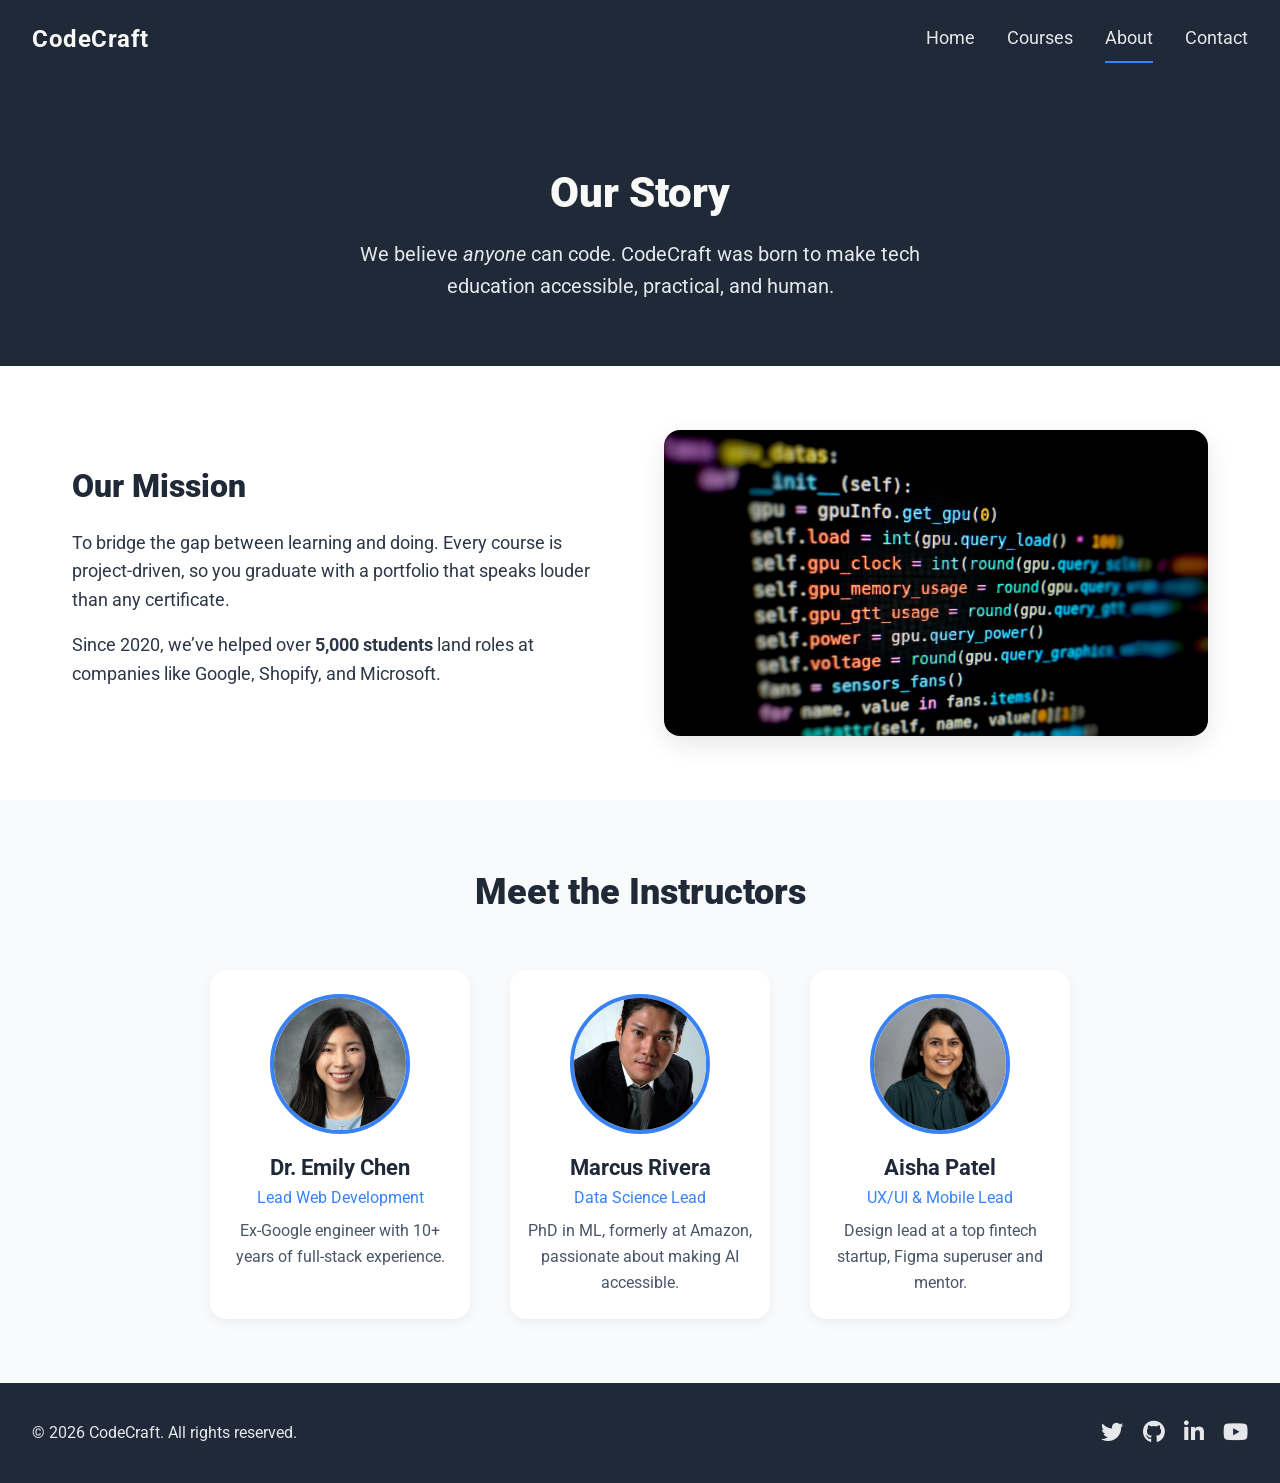
==== commit 0e11b9d3: "Merge pull request #2 from amal-thomas-dev/annalisa-commits small changes to style to stick more clo" ====
--- a/about.html
+++ b/about.html
@@ -12,7 +12,7 @@
   </head>
   <body>
     <header>
-      <div class="logo">CodeCraft</div>
+      <a href="index.html" class="logo">CodeCraft</a>
       <input type="checkbox" id="nav-toggle" class="nav-toggle" />
       <label for="nav-toggle" class="nav-toggle-label">
         <i class="fas fa-bars"></i>
@@ -20,7 +20,6 @@
       <nav class="nav-links">
         <a href="index.html">Home</a>
         <a href="courses.html">Courses</a>
-        <a href="pricing.html">Pricing</a>
         <a href="about.html" class="active">About</a>
         <a href="contact.html">Contact</a>
       </nav>
--- a/styles.css
+++ b/styles.css
@@ -1,7 +1,7 @@
 /* ============================================
    IMPORTS & VARIABLES
    ============================================ */
-@import url("https://fonts.googleapis.com/css2?family=Roboto:ital,wght@0,300;0,400;0,700;0,900;1,300&display=swap");
+@import url('https://fonts.googleapis.com/css2?family=Roboto:ital,wght@0,300;0,400;0,700;0,900;1,300&display=swap');
 
 :root {
   --dark-bg: #1f2937;
@@ -12,7 +12,7 @@
   --info-header: #1f2937;
   --quote-bg: #e5e7eb;
   --quote-text: #1f2937;
-  --font-roboto: "Roboto", sans-serif;
+  --font-roboto: 'Roboto', sans-serif;
 }
 
 /* ============================================
@@ -52,7 +52,7 @@
 /* ============================================
    HEADER & NAVIGATION
    ============================================ */
-body > header {
+header {
   background: var(--dark-bg);
   padding: 1rem 2rem;
   display: flex;
@@ -216,7 +216,7 @@
 .card {
   flex: 1 1 200px;
   max-width: 240px;
-  border: 2px solid var(--hero-secondary);
+  border: 2px solid var(--button-color);
   border-radius: 12px;
   padding: 1rem;
   background: #fff;
@@ -262,7 +262,9 @@
 
 .quote blockquote {
   max-width: 850px;
-  text-align: center;
+  text-align: start;
+  display: flex;
+  flex-direction: column;
 }
 
 .quote blockquote p {
@@ -279,6 +281,8 @@
   font-weight: 700;
   font-style: normal;
   color: var(--dark-bg);
+  align-self: flex-end;
+  margin-right: 4rem;
 }
 
 /* ============================================
@@ -604,258 +608,6 @@
 }
 
 /* ============================================
-   PRICING PAGE
-   ============================================ */
-.pricing-plans {
-  max-width: 1200px;
-  margin: 0 auto;
-  padding: 4rem 2rem;
-  text-align: center;
-}
-
-.pricing-plans h2 {
-  font-size: 36px;
-  font-weight: 900;
-  color: var(--info-header);
-  margin-bottom: 3rem;
-  scroll-margin-top: 5rem;
-}
-
-.pricing-cards {
-  display: flex;
-  flex-wrap: wrap;
-  justify-content: center;
-  gap: 2rem;
-  align-items: stretch;
-}
-
-.pricing-card {
-  flex: 1 1 280px;
-  max-width: 340px;
-  display: flex;
-  flex-direction: column;
-  gap: 1.5rem;
-  padding: 2rem 1.5rem;
-  background: #fff;
-  border: 2px solid var(--hero-secondary);
-  border-radius: 16px;
-  text-align: left;
-  position: relative;
-  transition: box-shadow 0.25s ease;
-}
-
-.pricing-card:hover {
-  box-shadow: 0 8px 24px rgba(0, 0, 0, 0.08);
-}
-
-.pricing-card--featured {
-  border-color: var(--button-color);
-  box-shadow: 0 8px 24px rgba(56, 130, 246, 0.15);
-}
-
-.featured-badge {
-  position: absolute;
-  top: -0.75rem;
-  left: 50%;
-  transform: translateX(-50%);
-  background: var(--button-color);
-  color: #ffffff;
-  font-size: 14px;
-  font-weight: 700;
-  padding: 0.35rem 1rem;
-  border-radius: 999px;
-  white-space: nowrap;
-}
-
-.pricing-card header {
-  display: block;
-  background: none;
-  padding: 0;
-  position: static;
-}
-
-.pricing-card header h3 {
-  font-size: 24px;
-  font-weight: 900;
-  color: var(--info-header);
-  margin-bottom: 0.5rem;
-}
-
-.pricing-card .price {
-  margin-bottom: 0.5rem;
-}
-
-.pricing-card .amount {
-  font-size: 42px;
-  font-weight: 900;
-  color: var(--button-color);
-}
-
-.pricing-card .period {
-  font-size: 18px;
-  color: #4a5568;
-}
-
-.pricing-card .plan-tagline {
-  font-size: 16px;
-  color: #4a5568;
-}
-
-.pricing-card ul {
-  list-style: none;
-  display: flex;
-  flex-direction: column;
-  gap: 0.75rem;
-  flex-grow: 1;
-  font-size: 16px;
-  color: var(--dark-bg);
-}
-
-.pricing-card ul li i {
-  color: var(--button-color);
-  margin-right: 0.5rem;
-  width: 1rem;
-  text-align: center;
-}
-
-.pricing-card .btn {
-  align-self: stretch;
-  text-align: center;
-}
-
-.pricing-value {
-  max-width: 1200px;
-  margin: 0 auto;
-  padding: 4rem 2rem;
-  display: flex;
-  flex-wrap: wrap;
-  align-items: center;
-  gap: 3rem;
-  background: #f8fafc;
-}
-
-.pricing-value-text {
-  flex: 1 1 400px;
-}
-
-.pricing-value-text h2 {
-  font-size: 32px;
-  font-weight: 900;
-  margin-bottom: 1rem;
-}
-
-.pricing-value-text > p {
-  font-size: 18px;
-  color: #2d3748;
-  margin-bottom: 1.5rem;
-}
-
-.value-list {
-  list-style: none;
-  display: flex;
-  flex-direction: column;
-  gap: 0.75rem;
-  font-size: 18px;
-  color: var(--dark-bg);
-}
-
-.value-list li {
-  display: flex;
-  align-items: center;
-  gap: 0.75rem;
-}
-
-.value-list i {
-  color: var(--button-color);
-  font-size: 1.2rem;
-  width: 1.8rem;
-  text-align: center;
-}
-
-.pricing-value-image {
-  flex: 1 1 400px;
-  display: flex;
-  flex-direction: column;
-  gap: 0.75rem;
-}
-
-.pricing-value-image img {
-  border-radius: 16px;
-  box-shadow: 0 8px 24px rgba(0, 0, 0, 0.1);
-  width: 100%;
-  height: auto;
-  object-fit: cover;
-  aspect-ratio: 4 / 3;
-}
-
-.pricing-value-image figcaption {
-  font-size: 16px;
-  color: #4a5568;
-  text-align: center;
-  font-style: italic;
-}
-
-.pricing-faq {
-  max-width: 800px;
-  margin: 0 auto;
-  padding: 4rem 2rem;
-  text-align: center;
-}
-
-.pricing-faq h2 {
-  font-size: 36px;
-  font-weight: 900;
-  color: var(--info-header);
-  margin-bottom: 2rem;
-}
-
-.faq-list {
-  display: flex;
-  flex-direction: column;
-  gap: 1rem;
-  text-align: left;
-}
-
-.faq-list details {
-  border: 2px solid var(--hero-secondary);
-  border-radius: 12px;
-  padding: 1rem 1.25rem;
-  background: #fff;
-}
-
-.faq-list summary {
-  font-size: 18px;
-  font-weight: 700;
-  color: var(--info-header);
-  cursor: pointer;
-  list-style: none;
-}
-
-.faq-list summary::-webkit-details-marker {
-  display: none;
-}
-
-.faq-list summary::after {
-  content: "+";
-  float: right;
-  font-size: 1.4rem;
-  font-weight: 400;
-  color: var(--button-color);
-}
-
-.faq-list details[open] summary::after {
-  content: "−";
-}
-
-.faq-list details p {
-  font-size: 16px;
-  color: #4a5568;
-  margin-top: 0.75rem;
-  padding-top: 0.75rem;
-  border-top: 1px solid var(--hero-secondary);
-}
-
-/* ============================================
    RESPONSIVE: TABLET & MOBILE
    ============================================ */
 
@@ -971,20 +723,6 @@
     text-align: center;
   }
 
-  /* --- pricing --- */
-  .pricing-value {
-    flex-direction: column;
-    text-align: center;
-  }
-
-  .value-list li {
-    justify-content: center;
-  }
-
-  .pricing-card {
-    max-width: 100%;
-  }
-
   .page-hero h1 {
     font-size: 32px;
   }
@@ -992,7 +730,7 @@
 
 /* ---- small mobile (375px) ---- */
 @media (max-width: 480px) {
-  body > header {
+  header {
     padding: 0.8rem 1rem;
   }
 
@@ -1040,19 +778,6 @@
 
   .contact-info h2 {
     font-size: 24px;
-  }
-
-  .pricing-plans h2,
-  .pricing-faq h2 {
-    font-size: 28px;
-  }
-
-  .pricing-card .amount {
-    font-size: 36px;
-  }
-
-  .pricing-value-text h2 {
-    font-size: 26px;
   }
 }
 
@@ -1073,11 +798,4 @@
   .cta {
     padding: 5rem 6rem;
   }
-
-  .pricing-plans,
-  .pricing-value,
-  .pricing-faq {
-    padding-left: 6rem;
-    padding-right: 6rem;
-  }
-}
+}
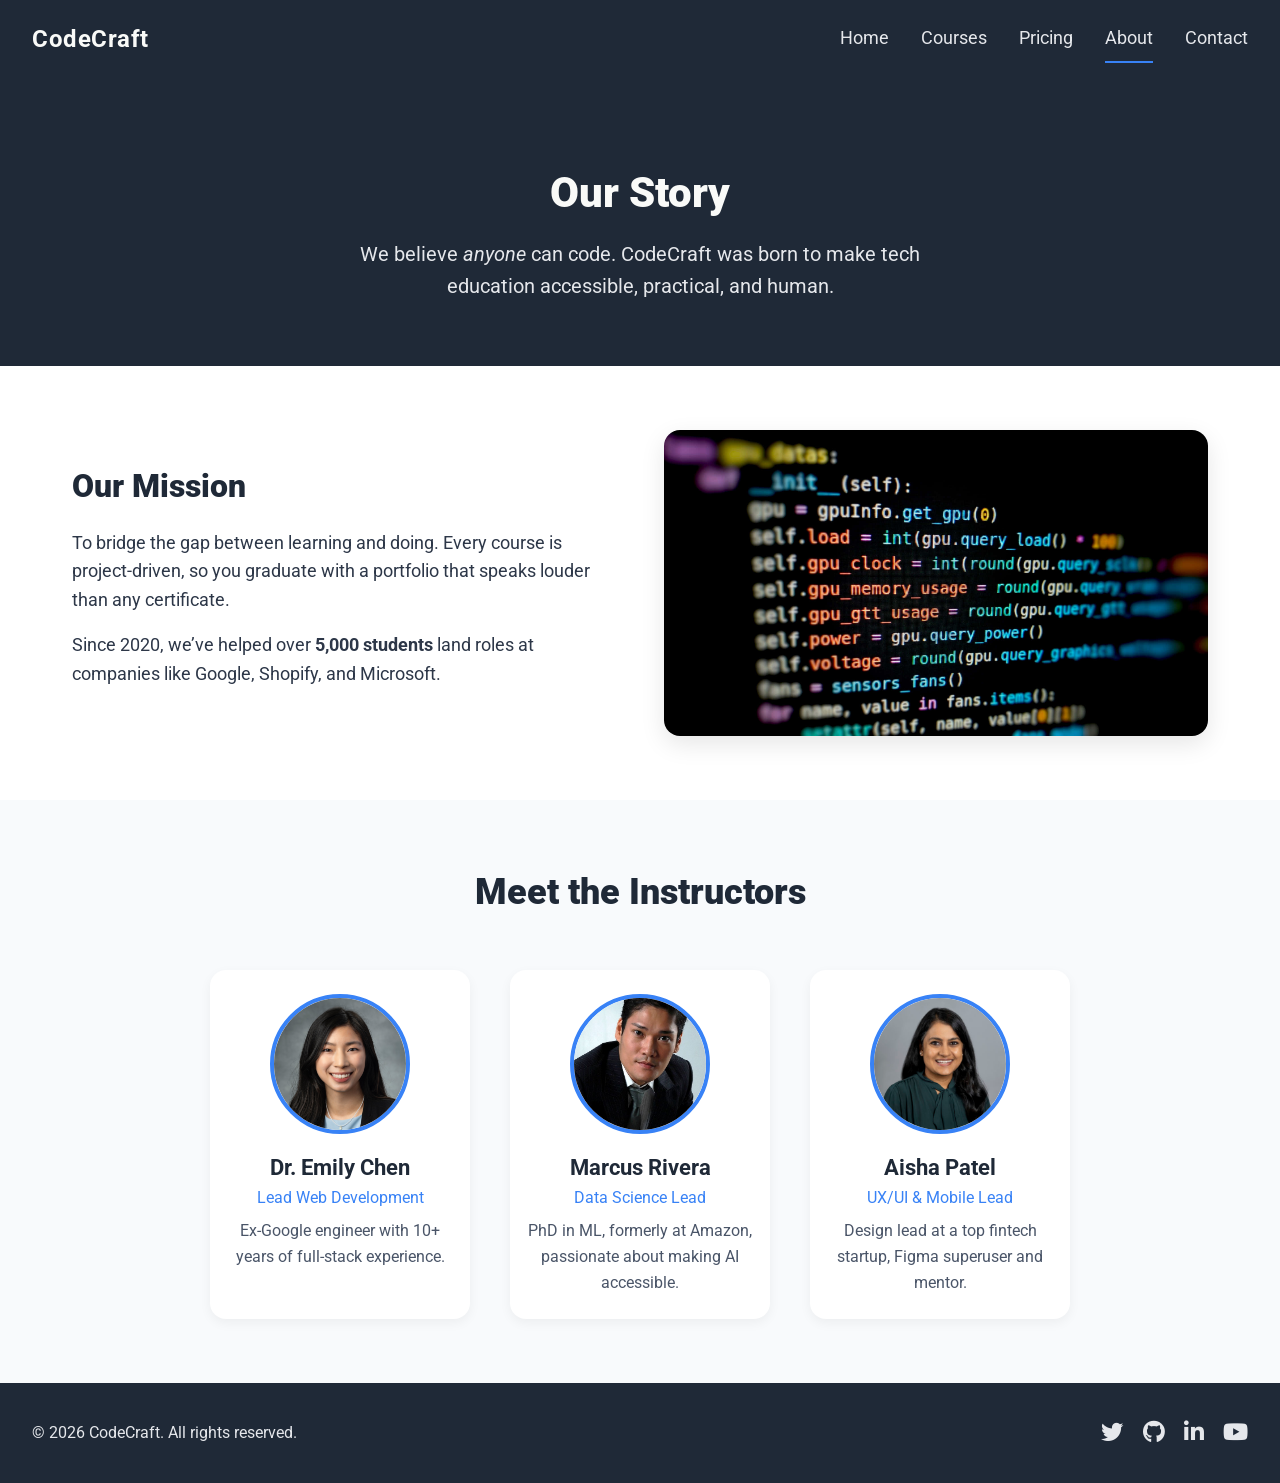
==== commit 836c41f2: "Merge pull request #3 from amal-thomas-dev/fariz-commits Added pricing page and updated site navigat" ====
--- a/about.html
+++ b/about.html
@@ -20,6 +20,7 @@
       <nav class="nav-links">
         <a href="index.html">Home</a>
         <a href="courses.html">Courses</a>
+        <a href="pricing.html">Pricing</a>
         <a href="about.html" class="active">About</a>
         <a href="contact.html">Contact</a>
       </nav>
--- a/styles.css
+++ b/styles.css
@@ -52,7 +52,7 @@
 /* ============================================
    HEADER & NAVIGATION
    ============================================ */
-header {
+body > header {
   background: var(--dark-bg);
   padding: 1rem 2rem;
   display: flex;
@@ -608,6 +608,258 @@
 }
 
 /* ============================================
+   PRICING PAGE
+   ============================================ */
+.pricing-plans {
+  max-width: 1200px;
+  margin: 0 auto;
+  padding: 4rem 2rem;
+  text-align: center;
+}
+
+.pricing-plans h2 {
+  font-size: 36px;
+  font-weight: 900;
+  color: var(--info-header);
+  margin-bottom: 3rem;
+  scroll-margin-top: 5rem;
+}
+
+.pricing-cards {
+  display: flex;
+  flex-wrap: wrap;
+  justify-content: center;
+  gap: 2rem;
+  align-items: stretch;
+}
+
+.pricing-card {
+  flex: 1 1 280px;
+  max-width: 340px;
+  display: flex;
+  flex-direction: column;
+  gap: 1.5rem;
+  padding: 2rem 1.5rem;
+  background: #fff;
+  border: 2px solid var(--hero-secondary);
+  border-radius: 16px;
+  text-align: left;
+  position: relative;
+  transition: box-shadow 0.25s ease;
+}
+
+.pricing-card:hover {
+  box-shadow: 0 8px 24px rgba(0, 0, 0, 0.08);
+}
+
+.pricing-card--featured {
+  border-color: var(--button-color);
+  box-shadow: 0 8px 24px rgba(56, 130, 246, 0.15);
+}
+
+.featured-badge {
+  position: absolute;
+  top: -0.75rem;
+  left: 50%;
+  transform: translateX(-50%);
+  background: var(--button-color);
+  color: #ffffff;
+  font-size: 14px;
+  font-weight: 700;
+  padding: 0.35rem 1rem;
+  border-radius: 999px;
+  white-space: nowrap;
+}
+
+.pricing-card header {
+  display: block;
+  background: none;
+  padding: 0;
+  position: static;
+}
+
+.pricing-card header h3 {
+  font-size: 24px;
+  font-weight: 900;
+  color: var(--info-header);
+  margin-bottom: 0.5rem;
+}
+
+.pricing-card .price {
+  margin-bottom: 0.5rem;
+}
+
+.pricing-card .amount {
+  font-size: 42px;
+  font-weight: 900;
+  color: var(--button-color);
+}
+
+.pricing-card .period {
+  font-size: 18px;
+  color: #4a5568;
+}
+
+.pricing-card .plan-tagline {
+  font-size: 16px;
+  color: #4a5568;
+}
+
+.pricing-card ul {
+  list-style: none;
+  display: flex;
+  flex-direction: column;
+  gap: 0.75rem;
+  flex-grow: 1;
+  font-size: 16px;
+  color: var(--dark-bg);
+}
+
+.pricing-card ul li i {
+  color: var(--button-color);
+  margin-right: 0.5rem;
+  width: 1rem;
+  text-align: center;
+}
+
+.pricing-card .btn {
+  align-self: stretch;
+  text-align: center;
+}
+
+.pricing-value {
+  max-width: 1200px;
+  margin: 0 auto;
+  padding: 4rem 2rem;
+  display: flex;
+  flex-wrap: wrap;
+  align-items: center;
+  gap: 3rem;
+  background: #f8fafc;
+}
+
+.pricing-value-text {
+  flex: 1 1 400px;
+}
+
+.pricing-value-text h2 {
+  font-size: 32px;
+  font-weight: 900;
+  margin-bottom: 1rem;
+}
+
+.pricing-value-text > p {
+  font-size: 18px;
+  color: #2d3748;
+  margin-bottom: 1.5rem;
+}
+
+.value-list {
+  list-style: none;
+  display: flex;
+  flex-direction: column;
+  gap: 0.75rem;
+  font-size: 18px;
+  color: var(--dark-bg);
+}
+
+.value-list li {
+  display: flex;
+  align-items: center;
+  gap: 0.75rem;
+}
+
+.value-list i {
+  color: var(--button-color);
+  font-size: 1.2rem;
+  width: 1.8rem;
+  text-align: center;
+}
+
+.pricing-value-image {
+  flex: 1 1 400px;
+  display: flex;
+  flex-direction: column;
+  gap: 0.75rem;
+}
+
+.pricing-value-image img {
+  border-radius: 16px;
+  box-shadow: 0 8px 24px rgba(0, 0, 0, 0.1);
+  width: 100%;
+  height: auto;
+  object-fit: cover;
+  aspect-ratio: 4 / 3;
+}
+
+.pricing-value-image figcaption {
+  font-size: 16px;
+  color: #4a5568;
+  text-align: center;
+  font-style: italic;
+}
+
+.pricing-faq {
+  max-width: 800px;
+  margin: 0 auto;
+  padding: 4rem 2rem;
+  text-align: center;
+}
+
+.pricing-faq h2 {
+  font-size: 36px;
+  font-weight: 900;
+  color: var(--info-header);
+  margin-bottom: 2rem;
+}
+
+.faq-list {
+  display: flex;
+  flex-direction: column;
+  gap: 1rem;
+  text-align: left;
+}
+
+.faq-list details {
+  border: 2px solid var(--hero-secondary);
+  border-radius: 12px;
+  padding: 1rem 1.25rem;
+  background: #fff;
+}
+
+.faq-list summary {
+  font-size: 18px;
+  font-weight: 700;
+  color: var(--info-header);
+  cursor: pointer;
+  list-style: none;
+}
+
+.faq-list summary::-webkit-details-marker {
+  display: none;
+}
+
+.faq-list summary::after {
+  content: "+";
+  float: right;
+  font-size: 1.4rem;
+  font-weight: 400;
+  color: var(--button-color);
+}
+
+.faq-list details[open] summary::after {
+  content: "−";
+}
+
+.faq-list details p {
+  font-size: 16px;
+  color: #4a5568;
+  margin-top: 0.75rem;
+  padding-top: 0.75rem;
+  border-top: 1px solid var(--hero-secondary);
+}
+
+/* ============================================
    RESPONSIVE: TABLET & MOBILE
    ============================================ */
 
@@ -723,6 +975,20 @@
     text-align: center;
   }
 
+  /* --- pricing --- */
+  .pricing-value {
+    flex-direction: column;
+    text-align: center;
+  }
+
+  .value-list li {
+    justify-content: center;
+  }
+
+  .pricing-card {
+    max-width: 100%;
+  }
+
   .page-hero h1 {
     font-size: 32px;
   }
@@ -730,7 +996,7 @@
 
 /* ---- small mobile (375px) ---- */
 @media (max-width: 480px) {
-  header {
+  body > header {
     padding: 0.8rem 1rem;
   }
 
@@ -778,6 +1044,19 @@
 
   .contact-info h2 {
     font-size: 24px;
+  }
+
+  .pricing-plans h2,
+  .pricing-faq h2 {
+    font-size: 28px;
+  }
+
+  .pricing-card .amount {
+    font-size: 36px;
+  }
+
+  .pricing-value-text h2 {
+    font-size: 26px;
   }
 }
 
@@ -798,4 +1077,11 @@
   .cta {
     padding: 5rem 6rem;
   }
-}
+
+  .pricing-plans,
+  .pricing-value,
+  .pricing-faq {
+    padding-left: 6rem;
+    padding-right: 6rem;
+  }
+}
